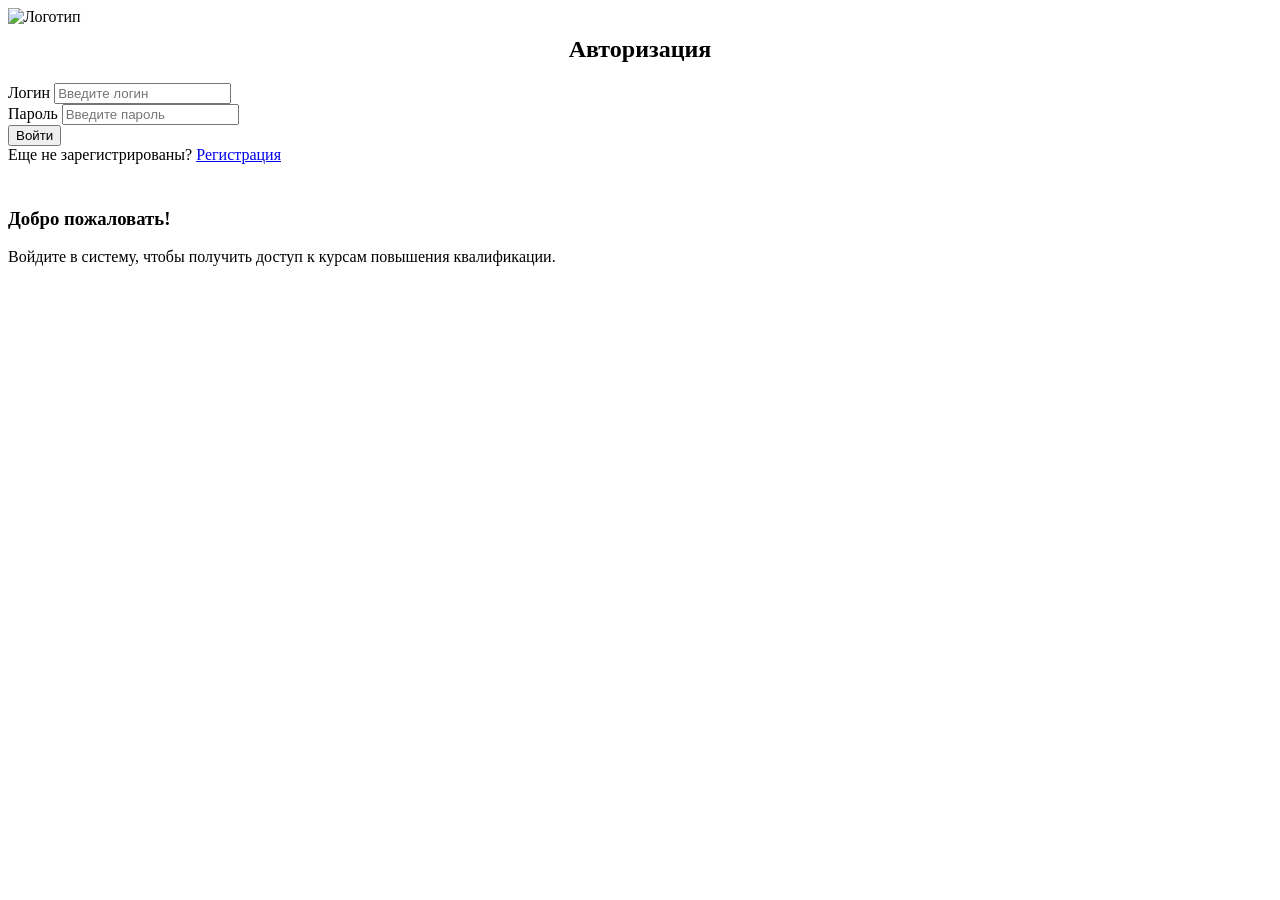
==== admin.html @ 97f4b3b3 "добавил админ панель" ====
<!DOCTYPE html>
<html lang="ru">
<head>
    <meta charset="UTF-8">
    <meta name="viewport" content="width=device-width, initial-scale=1.0">
    <title>Панель администратора</title>
    <link rel="preconnect" href="https://fonts.googleapis.com">
    <link rel="preconnect" href="https://fonts.gstatic.com" crossorigin>
    <link href="https://fonts.googleapis.com/css2?family=Inter:wght@300;400;500;700&display=swap" rel="stylesheet">
    <link rel="stylesheet" href="style.css">
</head>
<body>

<div class="mobile-container">
    <div class="header-logo">
        <img src="./images/students_corner.png" alt="Логотип" style="max-width: 100%; height: auto; object-fit: contain;">
    </div>

    <div class="cabinet-header">
        <h2>Панель администратора</h2>
        <button class="btn-outline" onclick="logout()">Выйти</button>
    </div>
    
    <div class="admin-tools">
        <input type="text" id="adminFilter" placeholder="Фильтр по курсу или ФИО..." onkeyup="renderAdminTable()">
        <select id="adminStatusFilter" onchange="renderAdminTable()">
            <option value="all">Все статусы</option>
            <option value="Новая">Новая</option>
            <option value="Идет обучение">Идет обучение</option>
            <option value="Обучение завершено">Обучение завершено</option>
        </select>
    </div>
    
    <div id="adminTableContainer"></div>
    
    <div class="pagination">
        <button class="btn-outline small" onclick="changePage(-1)">Назад</button>
        <span id="pageInfo">Страница 1</span>
        <button class="btn-outline small" onclick="changePage(1)">Вперед</button>
    </div>
</div>

<div id="notificationModal" class="modal">
    <div class="modal-content">
        <p id="modalText">Уведомление</p>
        <button class="btn-primary" onclick="closeModal()">Закрыть</button>
    </div>
</div>

<script>
    let currentPageAdmin = 1;
    const ITEMS_PER_PAGE = 3;

    function logout() {
        localStorage.removeItem('eduCurrentUser');
        window.location.href = 'login.html';
    }

    function renderAdminTable() {
        let requests = JSON.parse(localStorage.getItem('eduRequests')) || [];
        const currentUser = JSON.parse(localStorage.getItem('eduCurrentUser'));
        if(!currentUser || currentUser.login !== 'Admin26') { window.location.href = 'login.html'; return; }

        const container = document.getElementById('adminTableContainer');
        const filterText = document.getElementById('adminFilter').value.toLowerCase();
        const statusFilter = document.getElementById('adminStatusFilter').value;
        
        let filteredReqs = requests.filter(r => {
            const matchText = r.course.toLowerCase().includes(filterText) || r.userFio.toLowerCase().includes(filterText);
            const matchStatus = statusFilter === 'all' || r.status === statusFilter;
            return matchText && matchStatus;
        });

        filteredReqs.sort((a, b) => b.id - a.id);

        const totalItems = filteredReqs.length;
        const totalPages = Math.ceil(totalItems / ITEMS_PER_PAGE);
        if(currentPageAdmin > totalPages && totalPages > 0) currentPageAdmin = totalPages;
        
        const start = (currentPageAdmin - 1) * ITEMS_PER_PAGE;
        const end = start + ITEMS_PER_PAGE;
        const pageItems = filteredReqs.slice(start, end);

        document.getElementById('pageInfo').innerText = `Страница ${totalItems > 0 ? currentPageAdmin : 0} из ${totalPages}`;

        if(totalItems === 0) {
            container.innerHTML = `
                <div class="welcome-placeholder" style="margin-top: 20px;">
                    <h3>База заявок пуста</h3>
                    <p>Как только пользователи начнут регистрироваться, их заявки появятся здесь.</p>
                </div>
            `;
            return;
        }

        let html = `<div class="admin-row header">
            <span>Клиент / Курс</span>
            <span>Статус</span>
        </div>`;

        pageItems.forEach(req => {
            html += `
                <div class="admin-row">
                    <div>
                        <strong>${req.userFio}</strong><br>
                        <span style="font-size:12px;">${req.course} (${req.date})</span>
                    </div>
                    <div>
                        <select class="admin-action" onchange="changeStatus(${req.id}, this.value)">
                            <option value="Новая" ${req.status === 'Новая' ? 'selected' : ''}>Новая</option>
                            <option value="Идет обучение" ${req.status === 'Идет обучение' ? 'selected' : ''}>Идет обучение</option>
                            <option value="Обучение завершено" ${req.status === 'Обучение завершено' ? 'selected' : ''}>Завершено</option>
                        </select>
                    </div>
                </div>
            `;
        });
        container.innerHTML = html;
    }

    function changeStatus(id, newStatus) {
        let requests = JSON.parse(localStorage.getItem('eduRequests')) || [];
        const index = requests.findIndex(r => r.id === id);
        if(index !== -1) {
            requests[index].status = newStatus;
            localStorage.setItem('eduRequests', JSON.stringify(requests));
            renderAdminTable();
            document.getElementById('modalText').innerText = `Статус заявки изменен на "${newStatus}"`;
            document.getElementById('notificationModal').style.display = 'flex';
        }
    }

    function changePage(delta) {
        let requests = JSON.parse(localStorage.getItem('eduRequests')) || [];
        const totalPages = Math.ceil(requests.length / ITEMS_PER_PAGE);
        currentPageAdmin += delta;
        if(currentPageAdmin < 1) currentPageAdmin = 1;
        if(currentPageAdmin > totalPages) currentPageAdmin = totalPages;
        renderAdminTable();
    }

    function closeModal() { document.getElementById('notificationModal').style.display = 'none'; }
    window.onload = renderAdminTable;
</script>
</body>
</html>
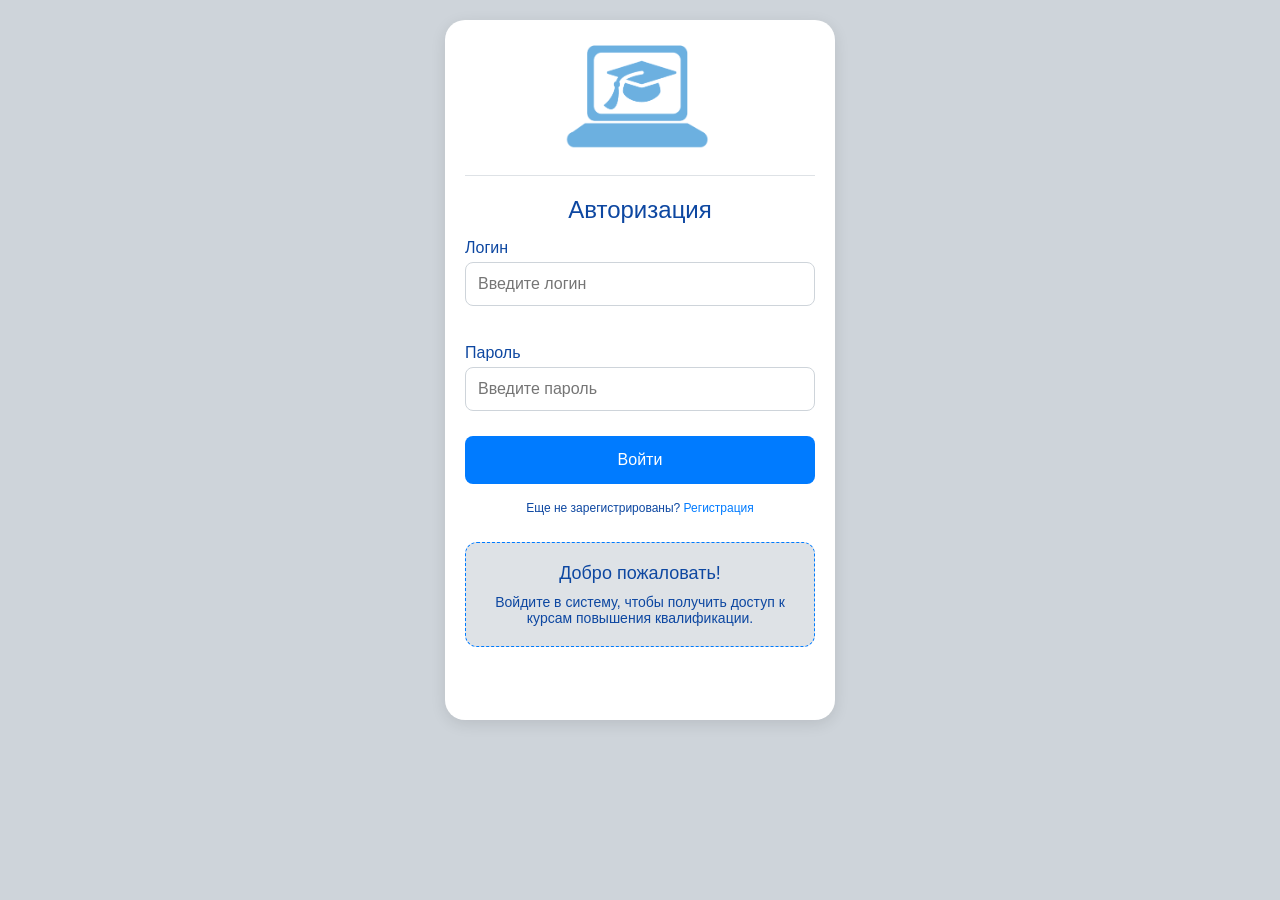
==== commit 54800226: "обновленная админка" ====
--- a/admin.html
+++ b/admin.html
@@ -56,7 +56,40 @@
         window.location.href = 'login.html';
     }
 
+    // ЖЕСТКАЯ ОЧИСТКА ТЕСТОВЫХ ДАННЫХ ПО ИМЕНАМ
+    function cleanLegacyMockData() {
+        let users = JSON.parse(localStorage.getItem('eduUsers')) || [];
+        let requests = JSON.parse(localStorage.getItem('eduRequests')) || [];
+
+        // 1. Удаляем тестовых пользователей из базы пользователей
+        const cleanUsers = users.filter(u => 
+            u.fio !== 'Петров П.П.' && 
+            u.fio !== 'Сидоров С.С.' && 
+            u.fio !== 'Тестовый Пользователь' &&
+            u.login !== 'testuser' &&
+            u.login !== 'ivanov' &&
+            u.login !== 'petrov' &&
+            u.login !== 'sidorov'
+        );
+        if(users.length !== cleanUsers.length) {
+            localStorage.setItem('eduUsers', JSON.stringify(cleanUsers));
+        }
+
+        // 2. Удаляем заявки этих пользователей
+        const cleanRequests = requests.filter(r => 
+            r.userFio !== 'Петров П.П.' && 
+            r.userFio !== 'Сидоров С.С.' && 
+            r.userFio !== 'Тестовый Пользователь'
+        );
+        if(requests.length !== cleanRequests.length) {
+            localStorage.setItem('eduRequests', JSON.stringify(cleanRequests));
+        }
+    }
+
     function renderAdminTable() {
+        // Принудительно чистим мусор при каждом открытии админки
+        cleanLegacyMockData();
+
         let requests = JSON.parse(localStorage.getItem('eduRequests')) || [];
         const currentUser = JSON.parse(localStorage.getItem('eduCurrentUser'));
         if(!currentUser || currentUser.login !== 'Admin26') { window.location.href = 'login.html'; return; }
--- a/style.css
+++ b/style.css
@@ -0,0 +1,250 @@
+:root {
+    /* Строго по таблице из PDF */
+    --primary-blue: #007bff;
+    --dark-blue: #0d47a1;
+    --bg-gray: #ced4da;
+    --light-gray: #dee2e6;
+    --white: #ffffff;
+}
+
+* {
+    box-sizing: border-box;
+    margin: 0;
+    padding: 0;
+    font-family: 'Inter', sans-serif;
+}
+
+body {
+    background-color: var(--bg-gray);
+    display: flex;
+    justify-content: center;
+    align-items: flex-start;
+    min-height: 100vh;
+    padding: 20px 10px;
+}
+
+.mobile-container {
+    width: 100%;
+    max-width: 390px;
+    min-height: 700px;
+    background-color: var(--white);
+    box-shadow: 0 4px 15px rgba(0,0,0,0.1);
+    border-radius: 20px;
+    padding: 20px;
+    position: relative;
+    overflow: hidden;
+}
+
+/* МЕСТО ПОД ЛОГОТИП */
+.header-logo {
+    display: flex;
+    align-items: center;
+    justify-content: center;
+    margin-bottom: 20px;
+    padding-bottom: 15px;
+    border-bottom: 1px solid var(--light-gray);
+}
+
+.header-logo img {
+    max-width: 150px;
+    height: auto;
+    display: block;
+}
+
+h1 { font-size: 36px; font-weight: 700; color: var(--dark-blue); margin-bottom: 15px; }
+h2 { font-size: 24px; font-weight: 500; color: var(--dark-blue); margin-bottom: 15px; }
+h3 { font-size: 18px; font-weight: 500; color: var(--dark-blue); margin-top: 10px; margin-bottom: 10px;}
+
+p, label, div, span, input, select, button {
+    font-size: 16px;
+    font-weight: 400;
+    color: var(--dark-blue);
+}
+.small-text, .auth-link, .status-badge, .error-msg, .admin-row span, .welcome-text {
+    font-size: 12px;
+    font-weight: 300;
+    line-height: 1.5;
+}
+
+/* Слайдер */
+.slider-container {
+    position: relative;
+    width: 100%;
+    height: 160px;
+    overflow: hidden;
+    border-radius: 12px;
+    margin-bottom: 20px;
+    border: 2px solid var(--light-gray);
+}
+
+.slider-wrapper {
+    display: flex;
+    height: 100%;
+    transition: transform 0.5s ease-in-out;
+}
+
+.slide { min-width: 100%; height: 100%; }
+.slide img { width: 100%; height: 100%; object-fit: cover; display: block; }
+
+.slider-btn {
+    position: absolute;
+    top: 50%;
+    transform: translateY(-50%);
+    background: var(--dark-blue);
+    color: var(--white);
+    border: none;
+    padding: 8px 12px;
+    cursor: pointer;
+    border-radius: 5px;
+}
+.slider-btn:hover { opacity: 0.9; }
+.prev { left: 5px; }
+.next { right: 5px; }
+
+/* Формы */
+.form-group { margin-bottom: 15px; }
+label { display: block; margin-bottom: 5px; }
+input, select {
+    width: 100%;
+    padding: 12px;
+    border: 1px solid var(--bg-gray);
+    border-radius: 8px;
+    outline: none;
+    transition: border 0.2s;
+}
+input:focus, select:focus { border-color: var(--primary-blue); }
+
+.error-msg {
+    color: var(--dark-blue);
+    display: block;
+    margin-top: 5px;
+    min-height: 18px;
+}
+
+/* Кнопки */
+.btn-primary {
+    width: 100%;
+    background-color: var(--primary-blue);
+    color: var(--white);
+    border: none;
+    padding: 15px;
+    border-radius: 8px;
+    font-weight: 500;
+    cursor: pointer;
+    margin-top: 10px;
+}
+.btn-primary:hover { background-color: var(--dark-blue); }
+
+.btn-outline {
+    background: transparent;
+    border: 1px solid var(--primary-blue);
+    color: var(--primary-blue);
+    padding: 8px 15px;
+    border-radius: 8px;
+    cursor: pointer;
+}
+.btn-outline.small { padding: 5px 10px; }
+
+.auth-link { text-align: center; margin-top: 15px; }
+.auth-link a { color: var(--primary-blue); text-decoration: none; font-weight: 500; }
+
+/* Кабинет */
+.cabinet-header { display: flex; justify-content: space-between; align-items: center; margin-bottom: 15px; }
+
+.request-item {
+    border: 1px solid var(--light-gray);
+    padding: 12px;
+    border-radius: 8px;
+    margin-bottom: 10px;
+    background: var(--white);
+}
+
+.request-header { display: flex; justify-content: space-between; }
+.request-body { margin: 5px 0; }
+
+.review-area { margin-top: 10px; display: flex; gap: 5px; flex-wrap: wrap; }
+.review-area input { flex: 1; padding: 8px; min-width: 120px; }
+
+.status-badge {
+    padding: 2px 8px;
+    border-radius: 10px;
+    border: 1px solid transparent;
+}
+
+.status-new {
+    background: var(--white);
+    border: 1px solid var(--primary-blue);
+    color: var(--dark-blue);
+}
+.status-process {
+    background: var(--primary-blue);
+    color: var(--white);
+}
+.status-done {
+    background: var(--dark-blue);
+    color: var(--white);
+}
+
+/* Админка */
+.admin-tools { display: flex; flex-direction: column; gap: 10px; margin-bottom: 15px; }
+.admin-tools input, .admin-tools select { padding: 10px; font-size: 14px; }
+
+.admin-row {
+    display: grid;
+    grid-template-columns: 1fr 1fr;
+    gap: 5px;
+    padding: 8px 0;
+    border-bottom: 1px solid var(--light-gray);
+}
+.admin-row.header { 
+    font-weight: 500; 
+    background: var(--light-gray); 
+    padding: 10px; 
+    border-radius: 5px; 
+}
+.admin-action select { 
+    padding: 4px; 
+    font-size: 12px; 
+    border-radius: 4px; 
+    font-weight: 300; 
+}
+.pagination { display: flex; justify-content: space-between; align-items: center; margin-top: 15px; }
+
+/* Блок приветствия для заполнения пустот (Цвета строго по гайдлайну) */
+.welcome-placeholder {
+    background-color: var(--light-gray);
+    border-radius: 12px;
+    padding: 20px;
+    margin-top: 15px;
+    text-align: center;
+    border: 1px dashed var(--primary-blue);
+}
+.welcome-placeholder h3 { 
+    color: var(--dark-blue); 
+    margin: 0 0 10px 0; 
+    font-weight: 500; 
+}
+.welcome-placeholder p { 
+    color: var(--dark-blue); /* ИСПРАВЛЕНО: Только разрешенный темно-синий */
+    font-size: 14px; 
+}
+
+/* Модальное окно */
+.modal {
+    display: none;
+    position: fixed;
+    top: 0; left: 0; width: 100%; height: 100%;
+    background: rgba(0,0,0,0.5);
+    justify-content: center;
+    align-items: center;
+    z-index: 999;
+}
+.modal-content {
+    background: var(--white);
+    padding: 30px;
+    border-radius: 15px;
+    width: 80%;
+    max-width: 300px;
+    text-align: center;
+}
+.modal-content .btn-primary { margin-top: 20px; }
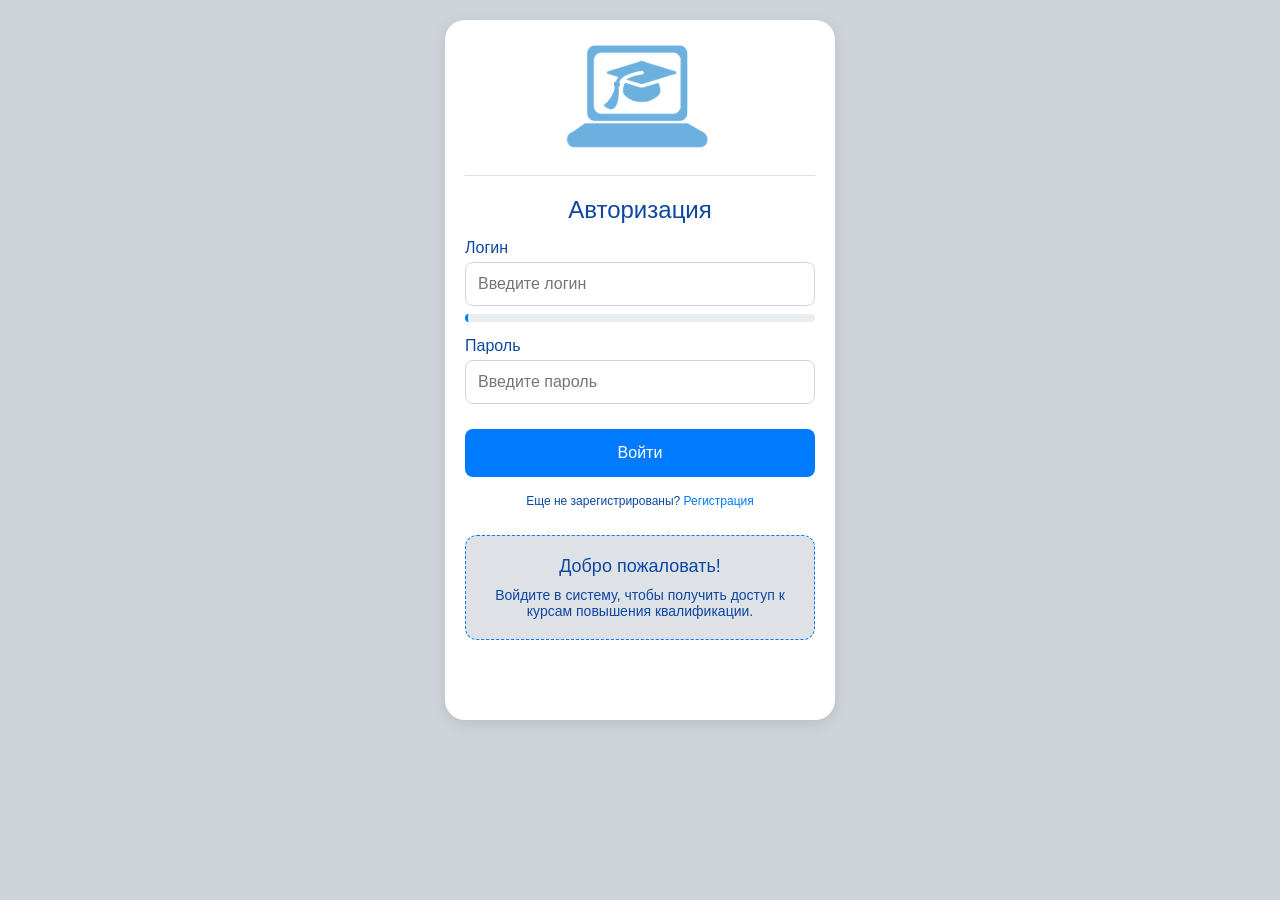
==== commit 03fed3c1: "последняя версия" ====
--- a/admin.html
+++ b/admin.html
@@ -22,7 +22,7 @@
     </div>
     
     <div class="admin-tools">
-        <input type="text" id="adminFilter" placeholder="Фильтр по курсу или ФИО..." onkeyup="renderAdminTable()">
+        <input type="text" id="adminFilter" placeholder="Поиск по ФИО или курсу..." oninput="renderAdminTable()">
         <select id="adminStatusFilter" onchange="renderAdminTable()">
             <option value="all">Все статусы</option>
             <option value="Новая">Новая</option>
@@ -50,46 +50,28 @@
 <script>
     let currentPageAdmin = 1;
     const ITEMS_PER_PAGE = 3;
+    let sortField = 'id'; // Поле для сортировки (по умолчанию по дате создания)
+    let sortDirection = 'desc'; // Направление сортировки (desc - по убыванию)
 
     function logout() {
         localStorage.removeItem('eduCurrentUser');
         window.location.href = 'login.html';
     }
 
-    // ЖЕСТКАЯ ОЧИСТКА ТЕСТОВЫХ ДАННЫХ ПО ИМЕНАМ
-    function cleanLegacyMockData() {
-        let users = JSON.parse(localStorage.getItem('eduUsers')) || [];
-        let requests = JSON.parse(localStorage.getItem('eduRequests')) || [];
-
-        // 1. Удаляем тестовых пользователей из базы пользователей
-        const cleanUsers = users.filter(u => 
-            u.fio !== 'Петров П.П.' && 
-            u.fio !== 'Сидоров С.С.' && 
-            u.fio !== 'Тестовый Пользователь' &&
-            u.login !== 'testuser' &&
-            u.login !== 'ivanov' &&
-            u.login !== 'petrov' &&
-            u.login !== 'sidorov'
-        );
-        if(users.length !== cleanUsers.length) {
-            localStorage.setItem('eduUsers', JSON.stringify(cleanUsers));
+    // Функция сортировки таблицы по клику на заголовок
+    function sortTable(field) {
+        if (sortField === field) {
+            // Если кликнули на то же поле, меняем направление
+            sortDirection = sortDirection === 'asc' ? 'desc' : 'asc';
+        } else {
+            // Если кликнули на новое поле, ставим сортировку по возрастанию
+            sortField = field;
+            sortDirection = 'asc';
         }
-
-        // 2. Удаляем заявки этих пользователей
-        const cleanRequests = requests.filter(r => 
-            r.userFio !== 'Петров П.П.' && 
-            r.userFio !== 'Сидоров С.С.' && 
-            r.userFio !== 'Тестовый Пользователь'
-        );
-        if(requests.length !== cleanRequests.length) {
-            localStorage.setItem('eduRequests', JSON.stringify(cleanRequests));
-        }
+        renderAdminTable();
     }
 
     function renderAdminTable() {
-        // Принудительно чистим мусор при каждом открытии админки
-        cleanLegacyMockData();
-
         let requests = JSON.parse(localStorage.getItem('eduRequests')) || [];
         const currentUser = JSON.parse(localStorage.getItem('eduCurrentUser'));
         if(!currentUser || currentUser.login !== 'Admin26') { window.location.href = 'login.html'; return; }
@@ -98,13 +80,28 @@
         const filterText = document.getElementById('adminFilter').value.toLowerCase();
         const statusFilter = document.getElementById('adminStatusFilter').value;
         
+        // Фильтрация данных
         let filteredReqs = requests.filter(r => {
             const matchText = r.course.toLowerCase().includes(filterText) || r.userFio.toLowerCase().includes(filterText);
             const matchStatus = statusFilter === 'all' || r.status === statusFilter;
             return matchText && matchStatus;
         });
 
-        filteredReqs.sort((a, b) => b.id - a.id);
+        // Сортировка данных
+        filteredReqs.sort((a, b) => {
+            let valA = a[sortField];
+            let valB = b[sortField];
+            
+            // Для сортировки по дате и курсу (строки)
+            if (typeof valA === 'string') {
+                valA = valA.toLowerCase();
+                valB = valB.toLowerCase();
+            }
+            
+            if (valA < valB) return sortDirection === 'asc' ? -1 : 1;
+            if (valA > valB) return sortDirection === 'asc' ? 1 : -1;
+            return 0;
+        });
 
         const totalItems = filteredReqs.length;
         const totalPages = Math.ceil(totalItems / ITEMS_PER_PAGE);
@@ -126,10 +123,19 @@
             return;
         }
 
-        let html = `<div class="admin-row header">
-            <span>Клиент / Курс</span>
-            <span>Статус</span>
-        </div>`;
+        // Заголовок таблицы с возможностью сортировки
+        let html = `
+            <div class="admin-row header" style="cursor: pointer;">
+                <span onclick="sortTable('userFio')">
+                    Клиент / Курс 
+                    ${sortField === 'userFio' ? (sortDirection === 'asc' ? '▲' : '▼') : ''}
+                </span>
+                <span onclick="sortTable('status')" style="text-align: right;">
+                    Статус
+                    ${sortField === 'status' ? (sortDirection === 'asc' ? '▲' : '▼') : ''}
+                </span>
+            </div>
+        `;
 
         pageItems.forEach(req => {
             html += `
@@ -158,6 +164,7 @@
             requests[index].status = newStatus;
             localStorage.setItem('eduRequests', JSON.stringify(requests));
             renderAdminTable();
+            // Всплывающее окно (Модалка) с уведомлением
             document.getElementById('modalText').innerText = `Статус заявки изменен на "${newStatus}"`;
             document.getElementById('notificationModal').style.display = 'flex';
         }
--- a/style.css
+++ b/style.css
@@ -1,5 +1,4 @@
 :root {
-    /* Строго по таблице из PDF */
     --primary-blue: #007bff;
     --dark-blue: #0d47a1;
     --bg-gray: #ced4da;
@@ -35,7 +34,6 @@
     overflow: hidden;
 }
 
-/* МЕСТО ПОД ЛОГОТИП */
 .header-logo {
     display: flex;
     align-items: center;
@@ -66,7 +64,6 @@
     line-height: 1.5;
 }
 
-/* Слайдер */
 .slider-container {
     position: relative;
     width: 100%;
@@ -101,7 +98,6 @@
 .prev { left: 5px; }
 .next { right: 5px; }
 
-/* Формы */
 .form-group { margin-bottom: 15px; }
 label { display: block; margin-bottom: 5px; }
 input, select {
@@ -117,11 +113,14 @@
 .error-msg {
     color: var(--dark-blue);
     display: block;
-    margin-top: 5px;
-    min-height: 18px;
-}
-
-/* Кнопки */
+    margin-top: 8px;
+    background-color: rgba(206, 212, 218, 0.4);
+    padding: 4px 8px;
+    border-radius: 4px;
+    font-weight: 500;
+    border-left: 3px solid var(--primary-blue);
+}
+
 .btn-primary {
     width: 100%;
     background-color: var(--primary-blue);
@@ -148,7 +147,6 @@
 .auth-link { text-align: center; margin-top: 15px; }
 .auth-link a { color: var(--primary-blue); text-decoration: none; font-weight: 500; }
 
-/* Кабинет */
 .cabinet-header { display: flex; justify-content: space-between; align-items: center; margin-bottom: 15px; }
 
 .request-item {
@@ -185,7 +183,6 @@
     color: var(--white);
 }
 
-/* Админка */
 .admin-tools { display: flex; flex-direction: column; gap: 10px; margin-bottom: 15px; }
 .admin-tools input, .admin-tools select { padding: 10px; font-size: 14px; }
 
@@ -210,7 +207,6 @@
 }
 .pagination { display: flex; justify-content: space-between; align-items: center; margin-top: 15px; }
 
-/* Блок приветствия для заполнения пустот (Цвета строго по гайдлайну) */
 .welcome-placeholder {
     background-color: var(--light-gray);
     border-radius: 12px;
@@ -225,16 +221,16 @@
     font-weight: 500; 
 }
 .welcome-placeholder p { 
-    color: var(--dark-blue); /* ИСПРАВЛЕНО: Только разрешенный темно-синий */
+    color: var(--dark-blue);
     font-size: 14px; 
 }
 
-/* Модальное окно */
+/* ИСПРАВЛЕНИЕ: rgba(0,0,0,0.5) заменен на разрешенный темно-синий с прозрачностью */
 .modal {
     display: none;
     position: fixed;
     top: 0; left: 0; width: 100%; height: 100%;
-    background: rgba(0,0,0,0.5);
+    background: rgba(13, 71, 161, 0.4); /* var(--dark-blue) с прозрачностью */
     justify-content: center;
     align-items: center;
     z-index: 999;
